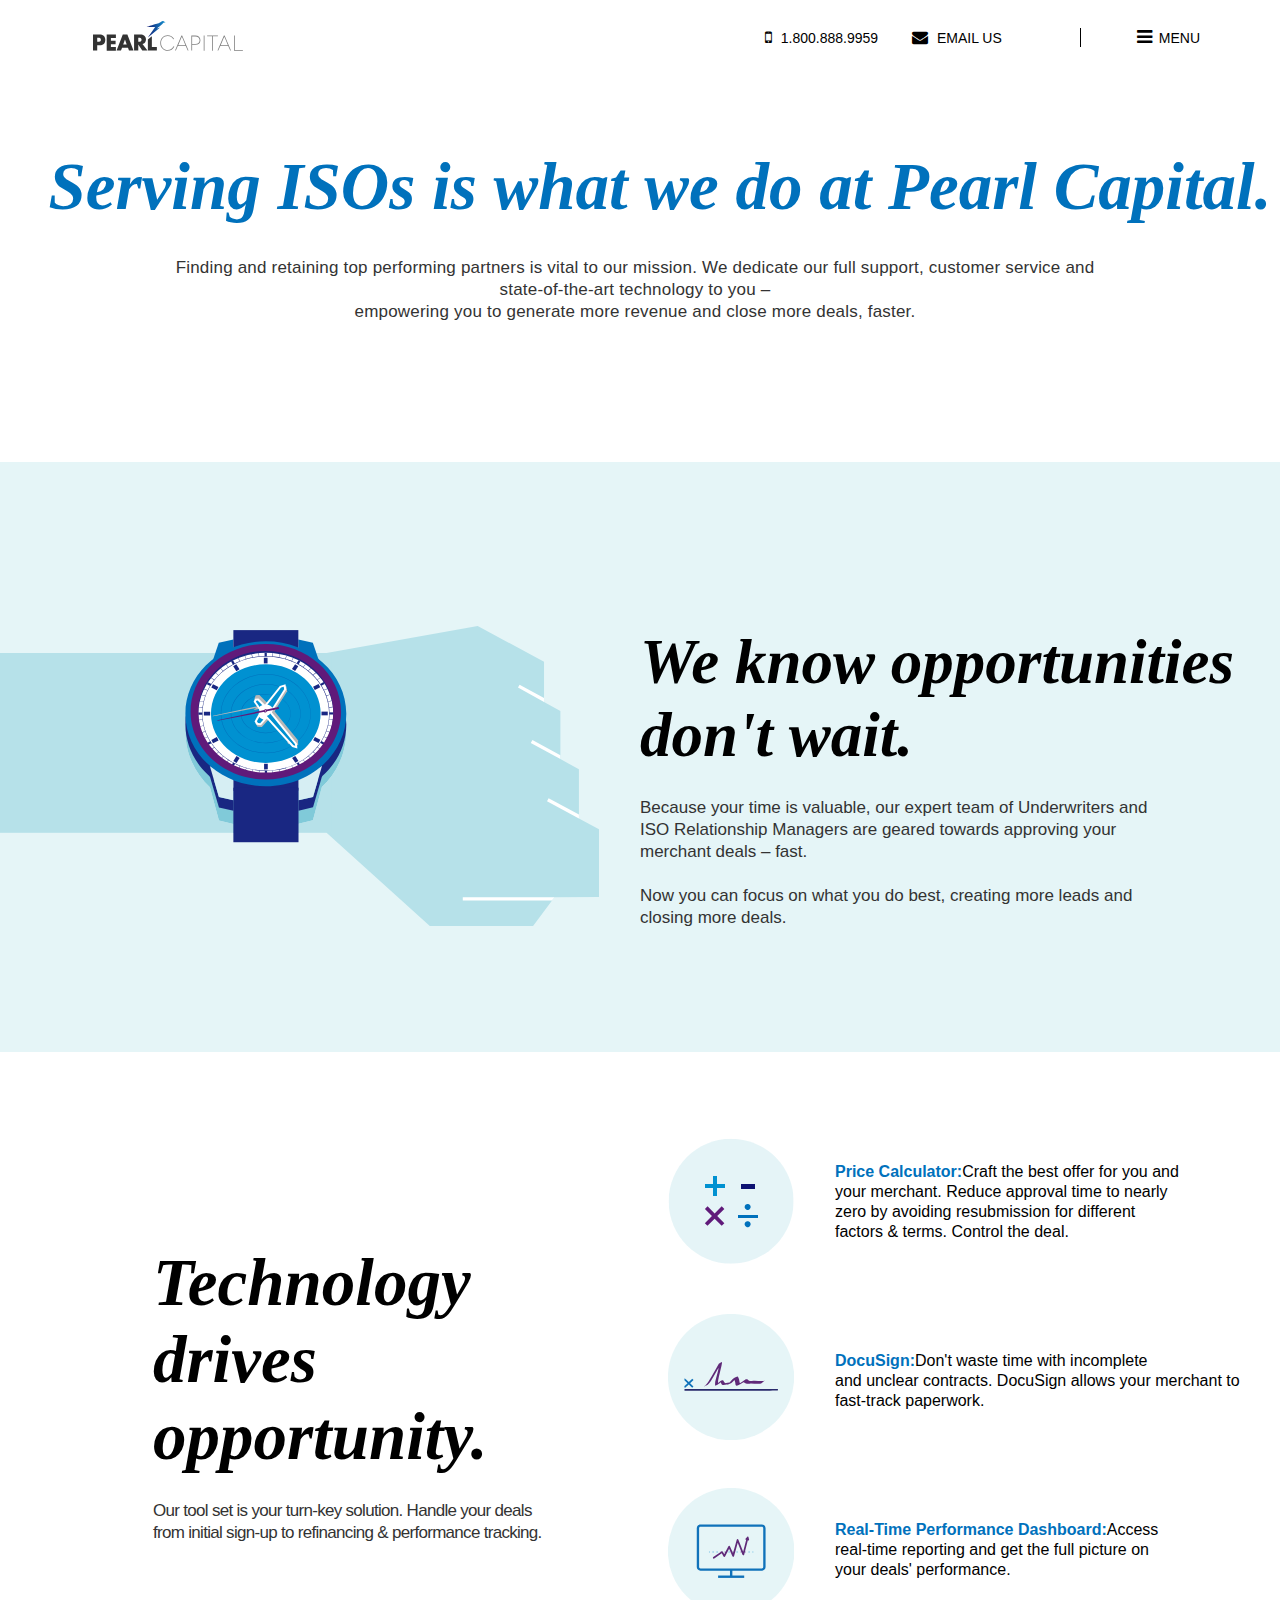
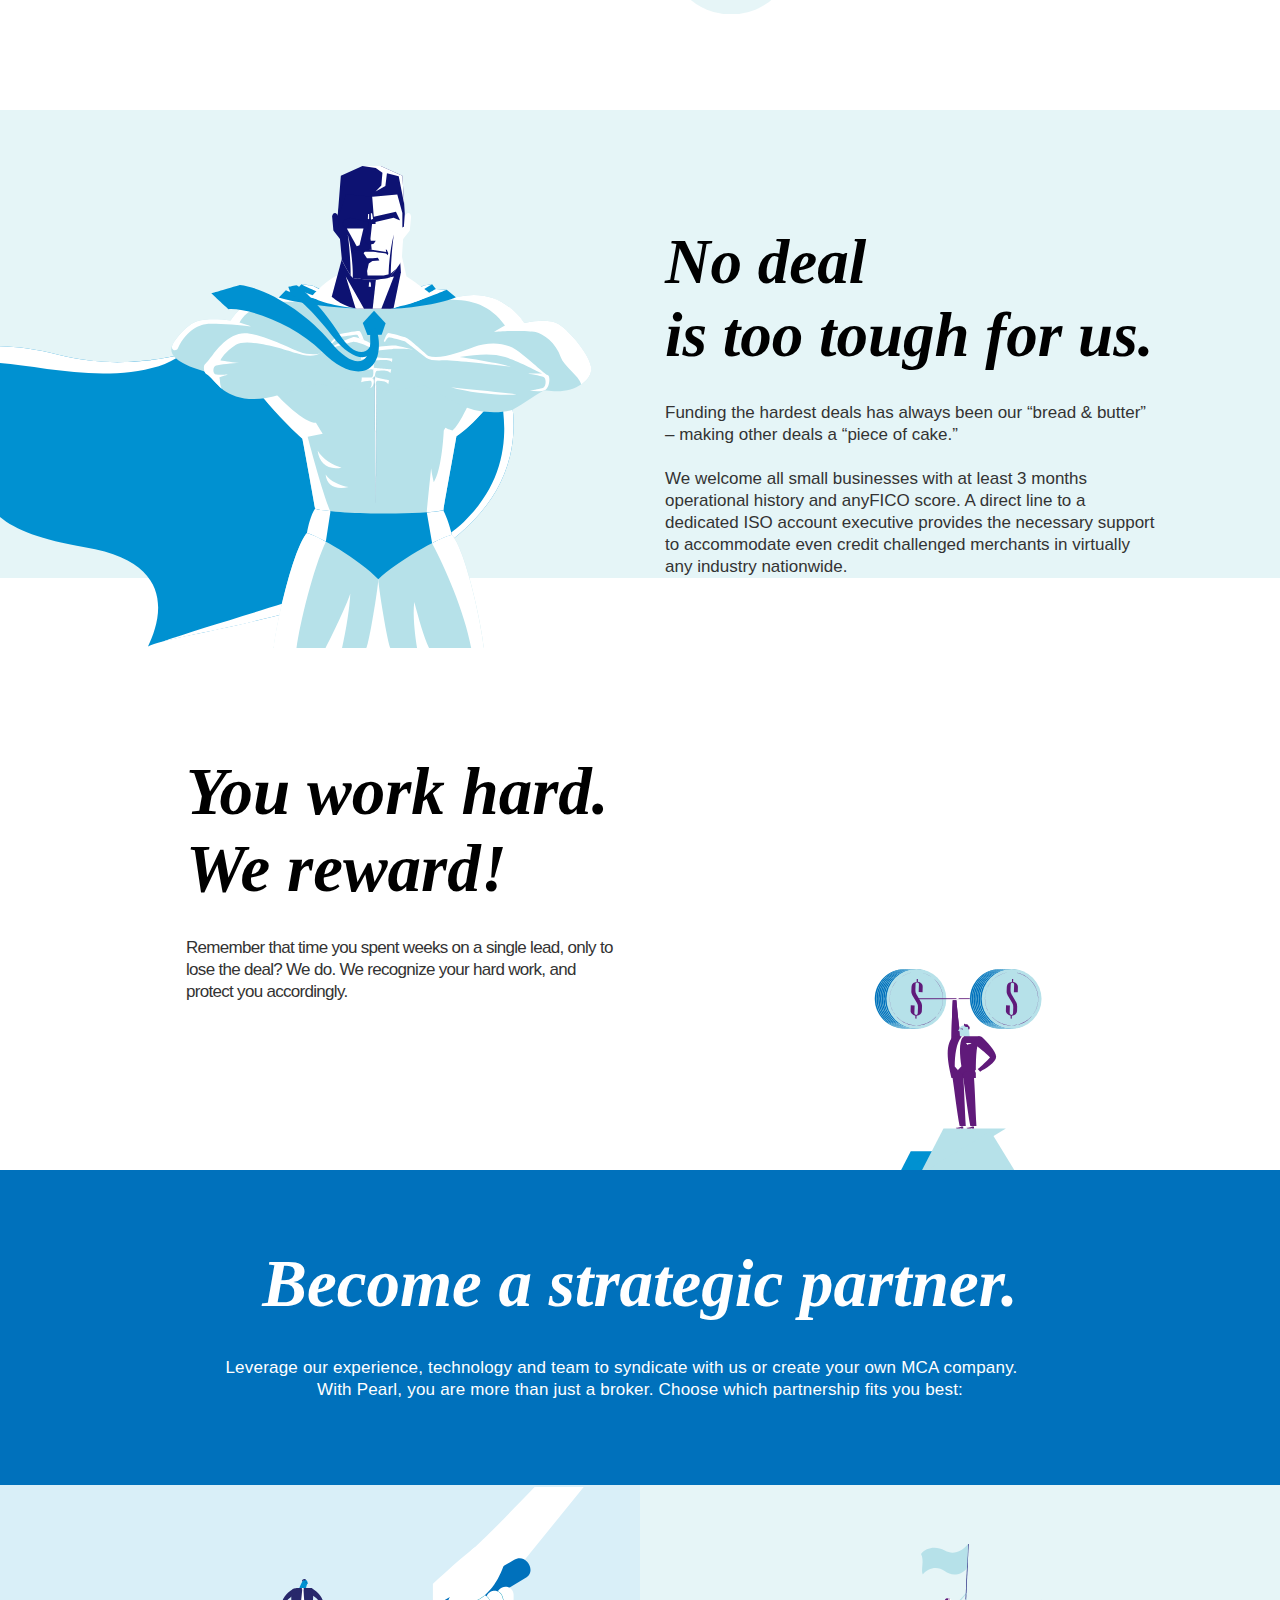
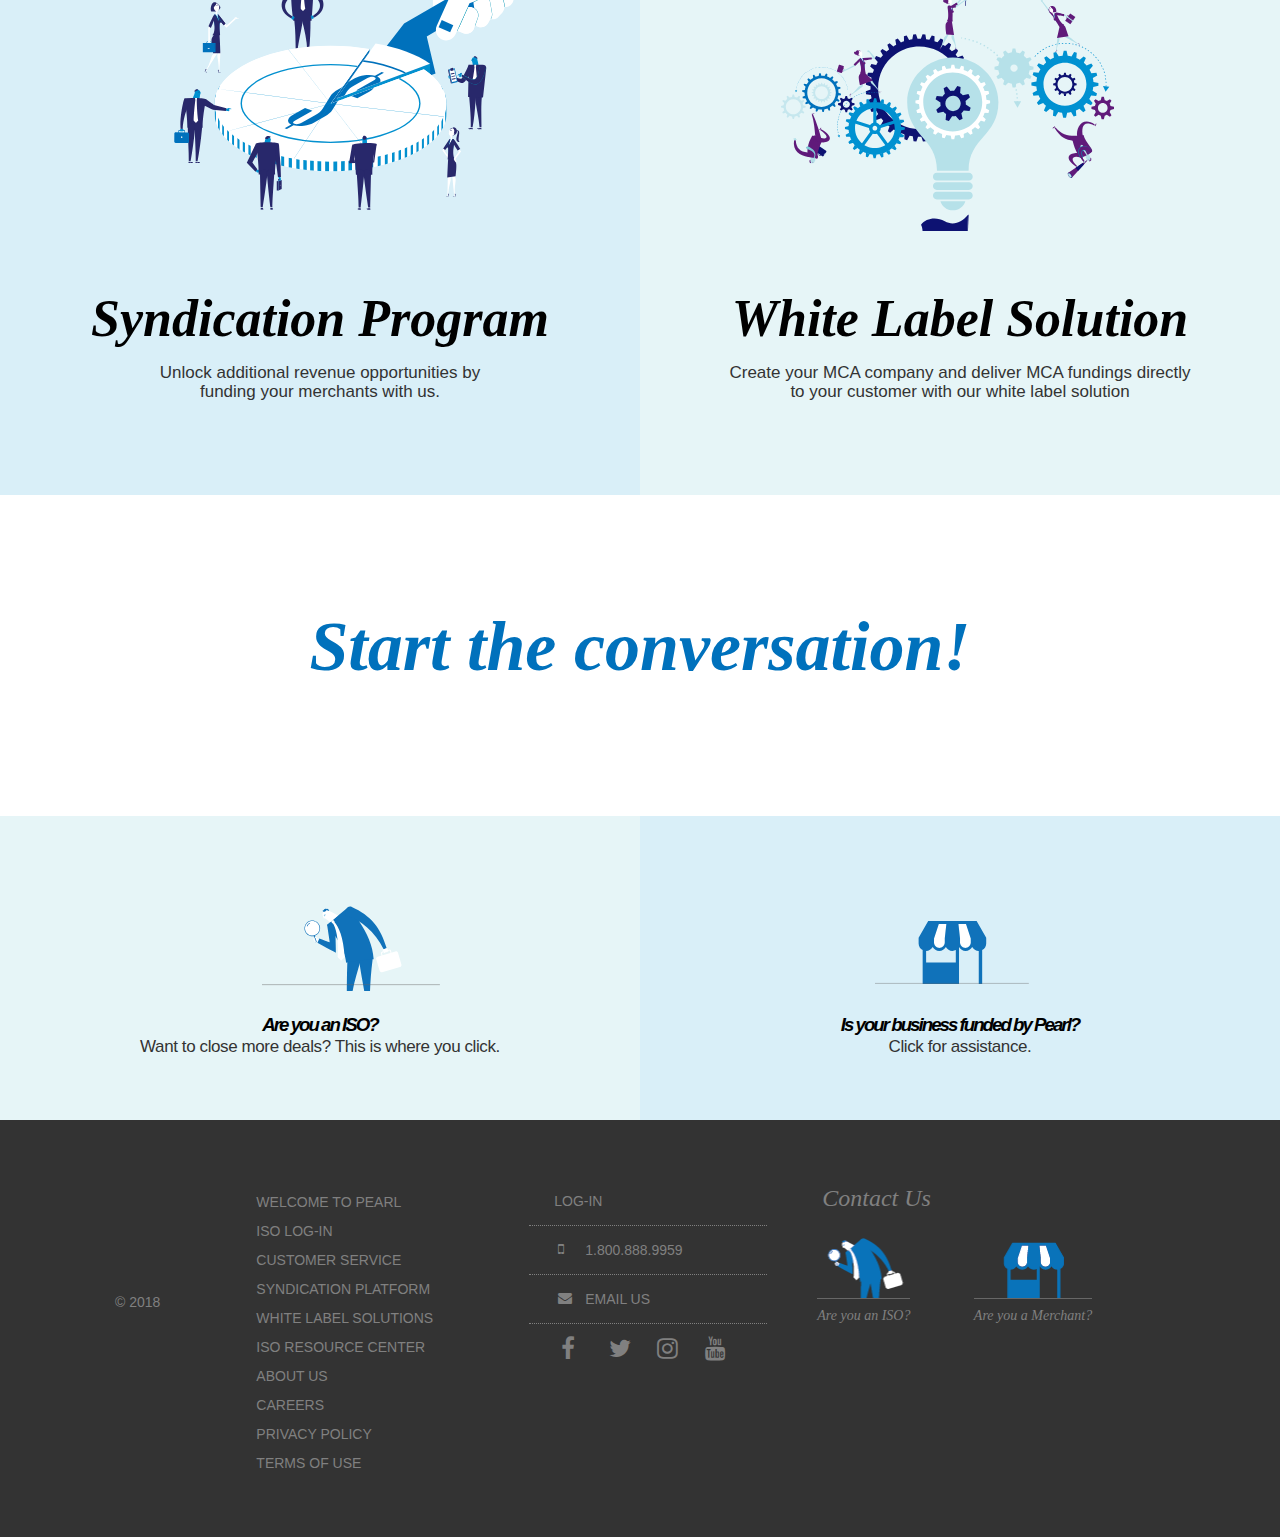
==== 20180623/index.html @ 0cd65e7b "20180623" ====
<!DOCTYPE html>
<html>

<head>
    <meta charset="utf-8">
    <title>Page one 20180623</title>
    <!-- <link rel="stylesheet" href="libs/bootstrap/bootstrap.css" /> -->
    <link rel="stylesheet" href="libs/font-awesome/css/font-awesome.min.css" />
    <!-- <link rel="stylesheet" href="libs/animate/animate.css" /> -->
    <link rel="stylesheet" href="css/fonts.css" />
    <link rel="stylesheet" href="css/main.css" />
</head>

<body>
	<header>
		<div class="logo">
            <img class="image" src="img/logo_header_black.svg" alt="" width="152px">
        </div>
        <div class="col-right">
            <div class="contacts">
                <a href="" class="phone">
                    <i class="fa fa-mobile icon"></i>
                    <span class="label">
                        1.800.888.9959
                    </span>
                </a>
                <a href="" class="email">
                    <i class="fa fa-envelope icon"></i>
                    <span class="label">
                        Email us
                    </span>
                </a>
            </div>
            <nav class="main-menu">
                <i class="fa fa-bars icon"></i>
                <span class="label">
                    Menu
                </span>
            </nav>
	    </div>
    </header>
    <section class="screen-1">
        <h1 class="header">Serving ISOs is what we do at Pearl Capital.</h1>
        <p class="description">Finding and retaining top performing partners is vital to our mission. We dedicate our full support, customer service and state-of-the-art technology to you – <br>empowering you to generate more revenue and close more deals, faster.</p>
    </section>
    <section class="section-col-2 screen-2">
        <div class="col-left">
            <img src="img/watch.svg" alt="" class="image">
        </div>
        <div class="col-right">
            <h2 class="header">We know opportunities <br>don't wait.</h2>
            <p class="description">Because your time is valuable, our expert team of Underwriters and ISO Relationship Managers are geared towards approving your merchant deals – fast.<br><br>Now you can focus on what you do best, creating more leads and closing more deals.</p>
        </div>
    </section>
    <section class="section-col-2 screen-3">
        <div class="col-left">
            <h2 class="header">Technology drives opportunity.</h2>
            <p class="description">Our tool set is your turn-key solution. Handle your deals<br>from initial sign-up to refinancing & performance tracking.</p>
        </div>
        <div class="col-right">
            <ul>
                <li><span>Price Calculator:</span>Craft the best offer for you and<br>your merchant. Reduce approval time to nearly<br>zero by avoiding resubmission for different<br>factors & terms. Control the deal.</li>
                <li><span>DocuSign:</span>Don't waste time with incomplete<br>and unclear contracts. DocuSign allows your merchant to<br>fast-track paperwork.</li>
                <li><span>Real-Time Performance Dashboard:</span>Access<br>real-time reporting and get the full picture on<br>your deals' performance.</li>
            </ul>
        </div>
    </section>
    <section class="section-col-2 screen-4">
        <div class="col-left">
            <img src="img/superman.svg" alt="" class="image">
        </div>
        <div class="col-right">
            <h2 class="header">No deal<br>is too tough for us.</h2>
            <p class="description">Funding the hardest deals has always been our “bread & butter” – making other deals a “piece of cake.”<br><br>We welcome all small businesses with at least 3 months operational history and anyFICO score. A direct line to a dedicated ISO account executive provides the necessary support to accommodate even credit challenged merchants in virtually any industry nationwide.</p>
        </div>
    </section>
    <section class="section-col-2 screen-5">
        <div class="col-left">
            <h2 class="header">You work hard.<br>We reward!</h2>
            <p class="description">Remember that time you spent weeks on a single lead, only to<br>lose the deal? We do. We recognize your hard work, and<br>protect you accordingly.</p>
        </div>
        <div class="col-right">
            <img src="img/lifting.svg" alt="" class="image">
        </div>
    </section>
    <section class="ask">
        <h2 class="header">Become a strategic partner.</h2>
        <p class="description">Leverage our experience, technology and team to syndicate with us or create your own MCA company.<br>With Pearl, you are more than just a broker. Choose which partnership fits you best:</p>
    </section>
    <section class="section-col-2 screen-6">
        <div class="col-left">
            <div class="image"></div>
            <h2 class="header">Syndication Program</h2>
            <p class="description">Unlock additional revenue opportunities by<br>funding your merchants with us.</p>
        </div>
        <div class="col-right">
            <div class="image"></div>
            <h2 class="header">White Label Solution</h2>
            <p class="description">Create your MCA company and deliver MCA fundings directly<br>to your customer with our white label solution</p>
        </div>
    </section>
	<section class="ask-2">
        <h2 class="header">Start the conversation!</h2>
    </section>
    <section class="section-col-2 screen-7">
        <div class="col-left">
            <div class="image"></div>
            <h3 class="header">Are you an ISO?</h3>
            <p class="description">Want to close more deals? This is where you click.</p>
        </div>
        <div class="col-right">
            <div class="image"></div>
            <h3 class="header">Is your business funded by Pearl?</h3>
            <p class="description">Click for assistance.</p>
        </div>
    </section>
    <footer>
        <div class="left">
            <img src="../img/logo_header.svg" alt="" class="logo">
            <p class="copyright">© 2018</p>
        </div>
        <div class="center">
            <ul class="menu center-left">
                <li><a href="#">WELCOME TO PEARL</a></li>
                <li><a href="#">ISO Log-In</a></li>
                <li><a href="#">customer service</a></li>
                <li><a href="#">Syndication Platform</a></li>
                <li><a href="#">White label solutions</a></li>
                <li><a href="#">ISO Resource Center</a></li>
                <li><a href="#">About us</a></li>
                <li><a href="#">Careers</a></li>
                <li><a href="#">Privacy policy</a></li>
                <li><a href="#">Terms of use</a></li>
            </ul>
            <div class="center-right">
                <a href="#" class="log-in">Log-In</a>
                <ul class="contacts">
                    <li><a href="#"><span class="fa fa-mobile icon"></span>1.800.888.9959</a></li>
                    <li><a href="#"><span class="fa fa-envelope icon"></span>Email Us</a></li>
                    <li>
                        <ul class="social-contacts">
                            <li><a href="#" class="fa fa-facebook icon"></a></li>
                            <li><a href="#" class="fa fa-twitter icon"></a></li>
                            <li><a href="#" class="fa fa-instagram icon"></a></li>
                            <li><a href="#" class="fa fa-youtube icon"></a></li>
                        </ul>
                    </li>
                </ul>
            </div>
        </div>
        <div class="right">
            <div class="header">Contact Us</div>
            <a href="" class="link-iso">
                <div class="image"></div>
                <div class="header">Are you an ISO?</div>
            </a>
            <a href="" class="link-merch">
                <div class="image"></div>
                <div class="header">Are you a Merchant?</div>
            </a>
        </div>
    </footer>
    <div class="hidden">
        <!--[if lt IE 9]>
        <script src="libs/es5-shim/es5-shim.min.js"></script>
        <script src="libs/html5shiv/html5shiv.min.js"></script>
        <script src="libs/html5shiv/html5shiv-printshiv.min.js"></script>
        <script src="libs/respond/respond.min.js"></script>
        <![endif]-->
        <script src="libs/jquery/jquery-3.1.1.min.js"></script>
        <!-- <script src="libs/scroll2id/PageScroll2id.min.js"></script> -->
        <!-- <script src="libs/jqBootstrapValidation/jqBootstrapValidation-1.3.7.js"></script> -->
        <script src="js/common.js"></script>
    </div>
</body>

</html>
---- 20180623/css/main.css ----
a {
	text-decoration: none;
}
ul {
	margin: 0;

	padding: 0;

	list-style: none;
}
body {
	margin: 0;
}
.col-left {
	display: inline-block;
	float: left;
}
.col-left:after {
	content: '';

	display: table;
	clear: both;
}
.col-right {
	display: inline-block;
	float: right;
}
.col-right:after {
	content: '';

	display: table;
	clear: both;
}
header {
	padding-top: 20px;
}
header .logo {
	display: inline-block;
	margin-left: 92px;
}
header .contacts {
	display: inline-block;
}
header .contacts .phone,
header .contacts .email {
	margin-left: 30px;

	color: black;
}
header .contacts .label {
	margin-left: 5px;

	font-family: arial;
	font-size: 14px;
	text-transform: uppercase;
}
header .main-menu {
	display: inline-block;
	margin-top: 8px;
	margin-right: 80px;
	margin-left: 74px;

	padding-left: 56px;
	border-left: solid black 1px;
}
header .main-menu .icon {
	font-size: 18px;
}
header .main-menu .label {
	margin-left: 3px;

	font-family: arial;
	font-size: 14px;
	text-transform: uppercase;
}
.header {
	margin-bottom: 0;

	font-family: Times New Roman;
	font-style: italic;
}
.section-col-2:after {
	content: '';

	display: table;
	clear: both;
}
.section-col-2 .col-left,
.section-col-2 .col-right {
	width: 50%;
}
.section-col-2 .description,
.ask .description {
	font-family: Arial;
	font-size: 17px;
	line-height: 22px;
	color: #333;
}
.screen-2,
.screen-4 {
	background: #e5f5f7;
}
.screen-2 .header,
.screen-4 .header {
	font-size: 63px;
}
.screen-2 .description,
.screen-4 .description {
	margin-right: 123px;
}
.screen-3 .col-left,
.screen-5 .col-left {
	box-sizing: border-box;
}
.screen-1 .header,
.screen-3 .header,
.screen-5 .header,
.ask .header {
	font-size: 67px;
}
.screen-3 .description,
.screen-5 .description {
	letter-spacing: -.7px;
}
.screen-1 {
	padding-top: 93px;
	padding-bottom: 122px;
}
.screen-1 .header {
	text-align: center;
	margin: 0;

	padding-left: 40px;

	color: #0071bc;
}
.screen-1 .description {
	text-align: center;
	margin-top: 32px;

	padding-right: 163px;
	padding-left: 153px;

	font-family: Arial;
	font-size: 17px;
	line-height: 22px;
	letter-spacing: .2px;
	color: #333;
}
.screen-2 {
	padding-top: 164px;
	padding-bottom: 106px;
}
.screen-2 .image {
	margin-left: -450px;

	height: 300px;
}
.screen-2 .header {
	margin-top: 0;
}
.screen-2 .description {
	margin-top: 25px;
}
.screen-3 {
	padding-top: 77px;
	padding-bottom: 130px;
}
.screen-3 .col-left {
	padding-left: 153px;
}
.screen-3 .header {
	margin-top: 115px;
}
.screen-3 .description {
	margin-top: 25px;
}
.screen-3 ul {
	margin-top: 33px;
	margin-left: 195px;
}
.screen-3 li {
	position: relative;

	font-family: Arial;
	font-size: 16px;
	line-height: 20px;
}
.screen-3 li + li {
	margin-top: 109px;
}
.screen-3 li:before {
	content: '';

	position: absolute;
	left: -167px;

	width: 126px;
	height: 126px;

	background-repeat: no-repeat;
}
.screen-3 li:nth-child(1):before {
	top: -24px;

	background-image: url('../img/pricecal.svg');
}
.screen-3 li:nth-child(2):before {
	top: -37px;

	background-image: url('../img/docusign.svg');
}
.screen-3 li:nth-child(3):before {
	top: -32px;

	background-image: url('../img/performancedashboard.svg');
}
.screen-3 span {
	font-weight: bold;
	color: #0071bc;
}
.screen-4 {
	padding-top: 56px;
	height: 412px;
}
.screen-4 .col-right {
	box-sizing: border-box;
	padding-left: 25px;
}
.screen-4 .image {
	margin-left: -114px;

	height: 482px;
}
.screen-4 .header {
	margin-top: 60px;
}
.screen-4 .description {
	margin-top: 30px;
}
.screen-5 {
	margin-top: 72px;

	padding-top: 73px;
}
.screen-5 .col-left {
	padding-left: 186px;
}
.screen-5 .col-right {
	overflow: hidden;

	height: 447px;
}
.screen-5 .image {
	margin-left: 89px;

	height: 651px;
}
.screen-5 .header {
	margin-top: 30px;
}
.screen-5 .description {
	margin-top: 30px;
}
.ask {
	text-align: center;

	padding-top: 75px;
	padding-bottom: 67px;

	color: white;

	background: #0071bc;
}
.ask .header {
	margin: 0;
}
.ask .description {
	margin-top: 35px;

	text-indent: -37px;
	letter-spacing: .2px;
	color: white;
}
.screen-6 {
	text-align: center;
    cursor: pointer;
}
.screen-6 .col-left,
.screen-6 .col-right {
	padding-bottom: 77px;
}

.screen-6 .col-left {
	background: #d9eff8;
}
.screen-6 .col-right {
	background: #e6f5f7;
}
.screen-6 .image {
	height: 346px;

	background-repeat: no-repeat;
}
.screen-6 .col-left .image {
    height: 346px;
	background-image: url(../img/pie.svg);
	background-position-x: 126px;
	background-size: 73%;
}
.screen-6 .col-right .image {
    margin-top: 56px;
    height: 290px;
	background-image: url(../img/gears.svg);
	background-position-x: 141px;
	background-position-y: 3px;
	background-size: 52%;
}
.screen-6 .header {
	margin-top: 58px;
	margin-bottom: 0;

	font-size: 52px;
}
.screen-6 .description {
	margin-top: 15px;

	font-family: Arial;
	line-height: 19px;
}
.screen-6 .col-left:hover .image {
	background-position-y: -369px;
}
.screen-6 .col-right:hover .image {
	background-position-y: -282px;
}
.ask-2 {
	text-align: center;

	padding-top: 112px;
	padding-bottom: 129px;
}
.ask-2 .header {
	margin: 0;

	font-size: 70px;
	color: #0071bc;
}
.screen-7 {
	text-align: center;
}
.screen-7 .col-left,
.screen-7 .col-right {
	padding-top: 72px;
	padding-bottom: 45px;
}
.screen-7 .col-left {
	background: #e6f5f7;
}
.screen-7 .col-right {
	background: #d9eff8;
}
.screen-7 .image {
	height: 103px;

	background-repeat: no-repeat;
}
.screen-7 .col-left .image {
	background-image: url(../img/iso.svg);
	background-position-x: 262px;
	background-size: 28%;
}
.screen-7 .col-right .image {
	background-image: url(../img/merchant.svg);
	background-position-x: 235px;
	background-position-y: 33px;
	background-size: 24%;
}
.screen-7 .header {
	margin-top: 23px;
	margin-bottom: 0;

	font-family: Arial;
	letter-spacing: -2px;
}
.screen-7 .description {
	margin-top: 0;

	font-family: Arial;
	letter-spacing: -.4px;
}
.screen-7 .col-left:hover .image {
	background-image: url(../img/iso.svg);
	background-position-x: 262px;
	background-size: 28%;
    filter: contrast(800%) brightness(200%) saturate(50%);
}
.screen-7 .col-right:hover .image {
	background-image: url(../img/merchant.svg);
	background-position-x: 235px;
	background-position-y: 33px;
	background-size: 24%;
    filter: contrast(800%) brightness(200%) saturate(50%);
}
.screen-6 .col-left:hover,
.screen-6 .col-right:hover,
.screen-7 .col-left:hover,
.screen-7 .col-right:hover {
	background: #0071bc;
}
.screen-6 .col-left:hover .header,
.screen-6 .col-right:hover .header,
.screen-6 .col-right:hover .description,
.screen-6 .col-left:hover .description,
.screen-7 .col-left:hover .header,
.screen-7 .col-right:hover .header,
.screen-7 .col-right:hover .description,
.screen-7 .col-left:hover .description
{
	color: white;
}
footer {
	padding-top: 55px;
	padding-right: 100px;
	padding-bottom: 65px;
	padding-left: 115px;

	font-family: Arial;
	color: gray;

	background: #333;
}
footer:after {
	content: '';

	display: table;
	clear: both;
}
footer a {
	display: inline-block;

	color: gray;
}
footer .left,
footer .center,
footer .right {
	float: left;
}
footer .center {
	margin-left: 96px;
}
footer .right {
	margin-top: 10px;
	margin-left: 16px;
}
footer .logo {
	width: 146px;
}
footer .copyright {
	margin-top: 101px;

	font-size: 14px;
}
footer .center-left,
footer .center-right {
	float: left;
}
footer .center-left {
	margin-top: 18px;
}
footer .center-right {
	margin-top: 2px;
	margin-left: 96px;;
}
footer .menu li + li {
	margin-top: 11px;
}
footer .menu a {
	font-size: 14px;
	text-transform: uppercase;
}
footer .contacts li {
	border-top: dotted 1px;
}
footer .contacts a,
footer .log-in {
	position: relative;

	box-sizing: border-box;
	padding: 16px;
	padding-left: 56px;
	width: 238px;

	font-size: 14px;
	text-transform: uppercase;
}
footer .log-in {
	padding-left: 25px;
}
footer .contacts .icon {
	position: absolute;
	left: 29px;
}
footer .social-contacts {
	margin-left: 20px;
}
footer .social-contacts li {
	display: inline-block;

	width: 20%;
	border: none;
}
footer .social-contacts a {
	width: 25%;
}
footer .social-contacts .icon {
	position: inherit;

	display: inline-block;

	padding: 12px;
	width: 100%;

	font-size: 24px;
}
footer .right > .header {
	margin-bottom: 26px;
	margin-left: 39px;

	font-family: Times New Roman;
	font-size: 24px;
	font-style: italic;
}
footer .link-iso {
	margin-left: 34px;
}
footer .link-merch {
	margin-left: 59px;
}
footer .link-iso .image {
	background-image: url(../img/iso-blue.png);
}
footer .link-merch .image {
	background-image: url(../img/merchant-blue.png);
	background-position-y: 4px;
}
footer .right .image {
	height: 70px;

	background-repeat: no-repeat;
	background-position-x: center;
}
footer .link-iso .header,
footer .link-merch .header {
	font-size: 14px;
}
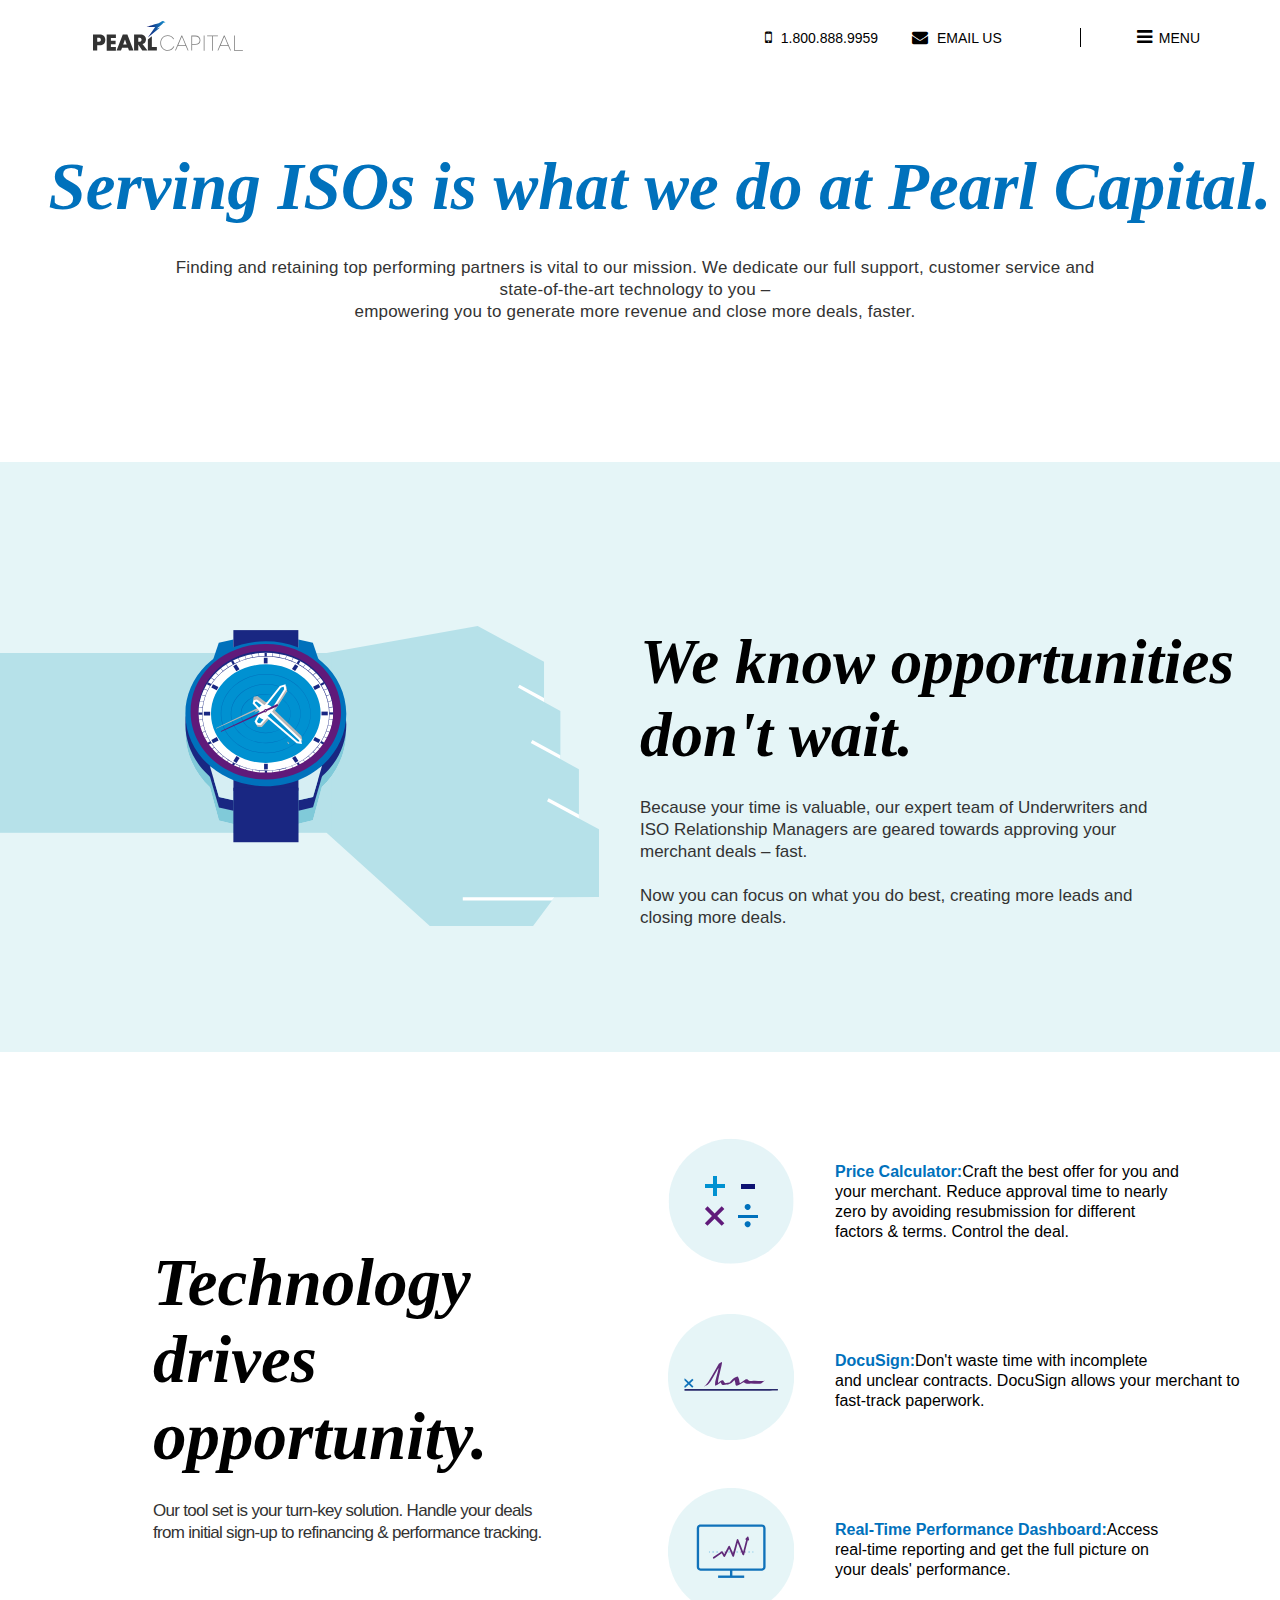
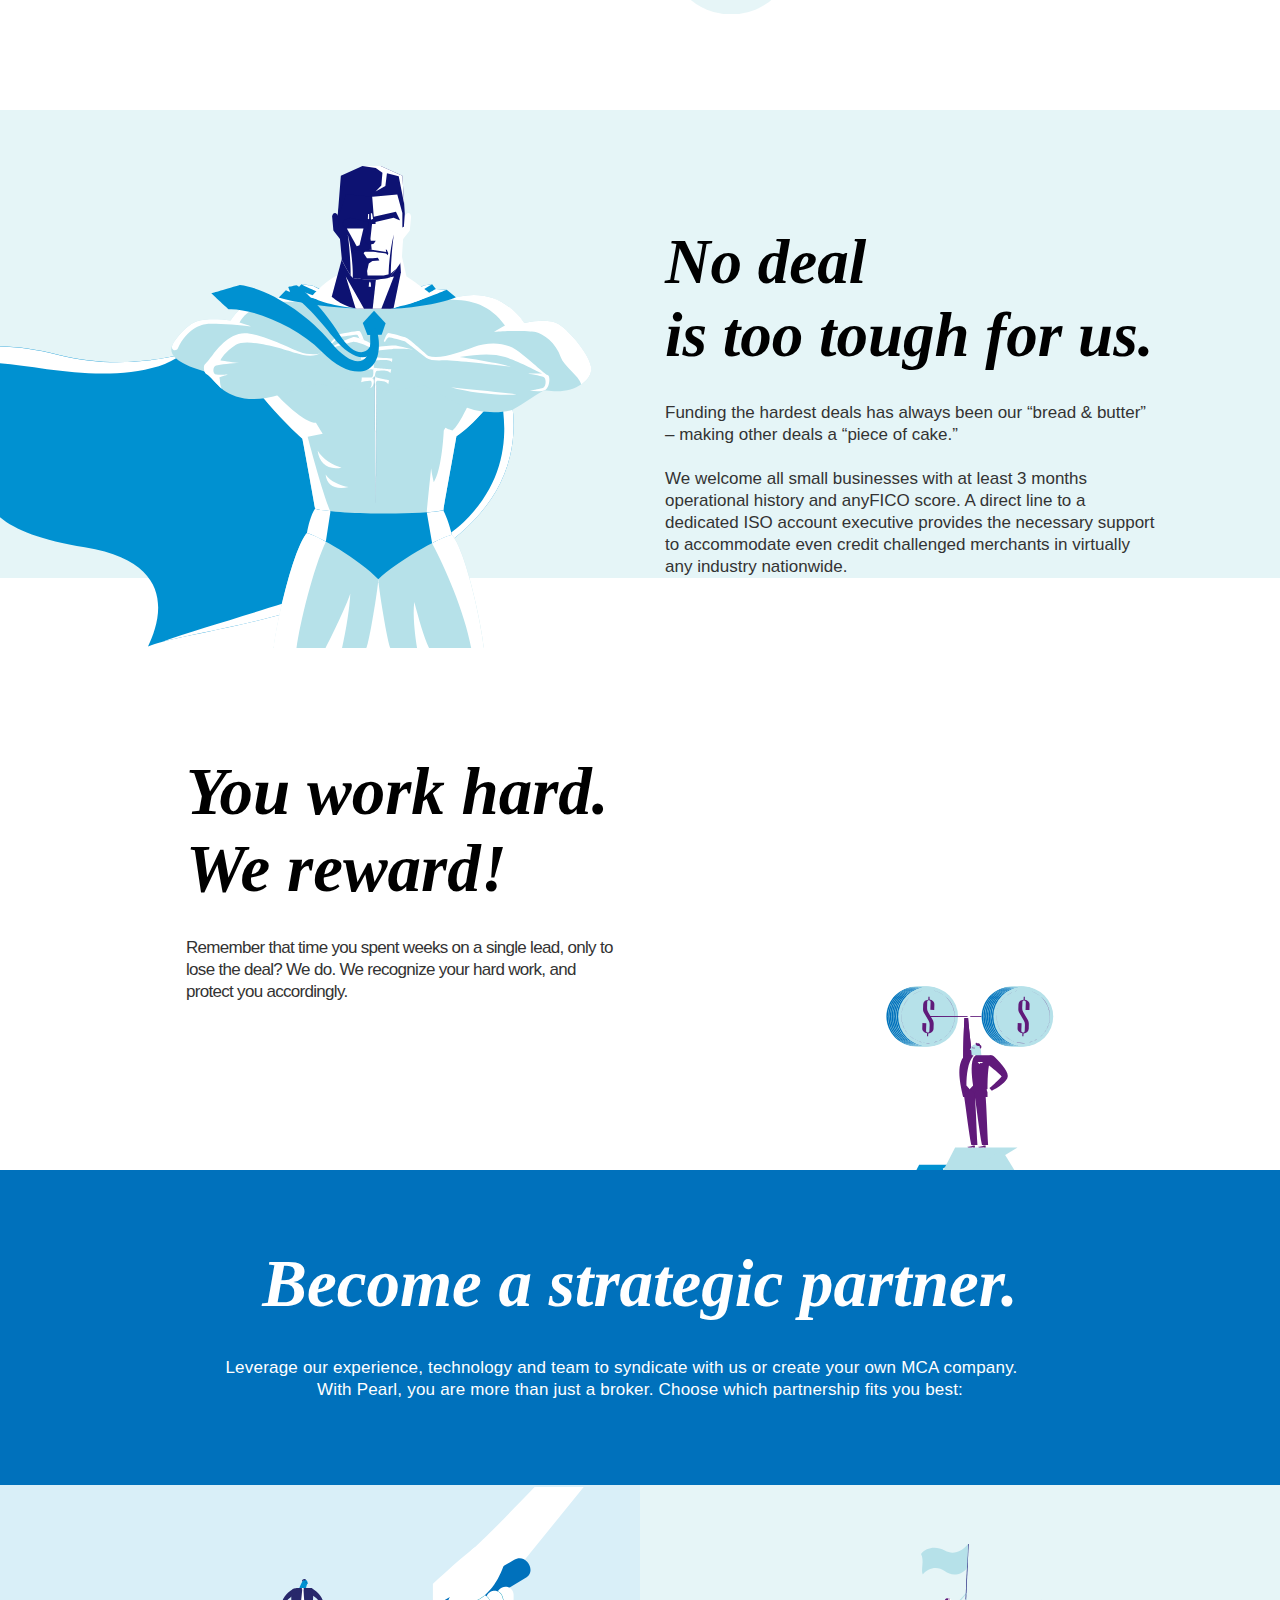
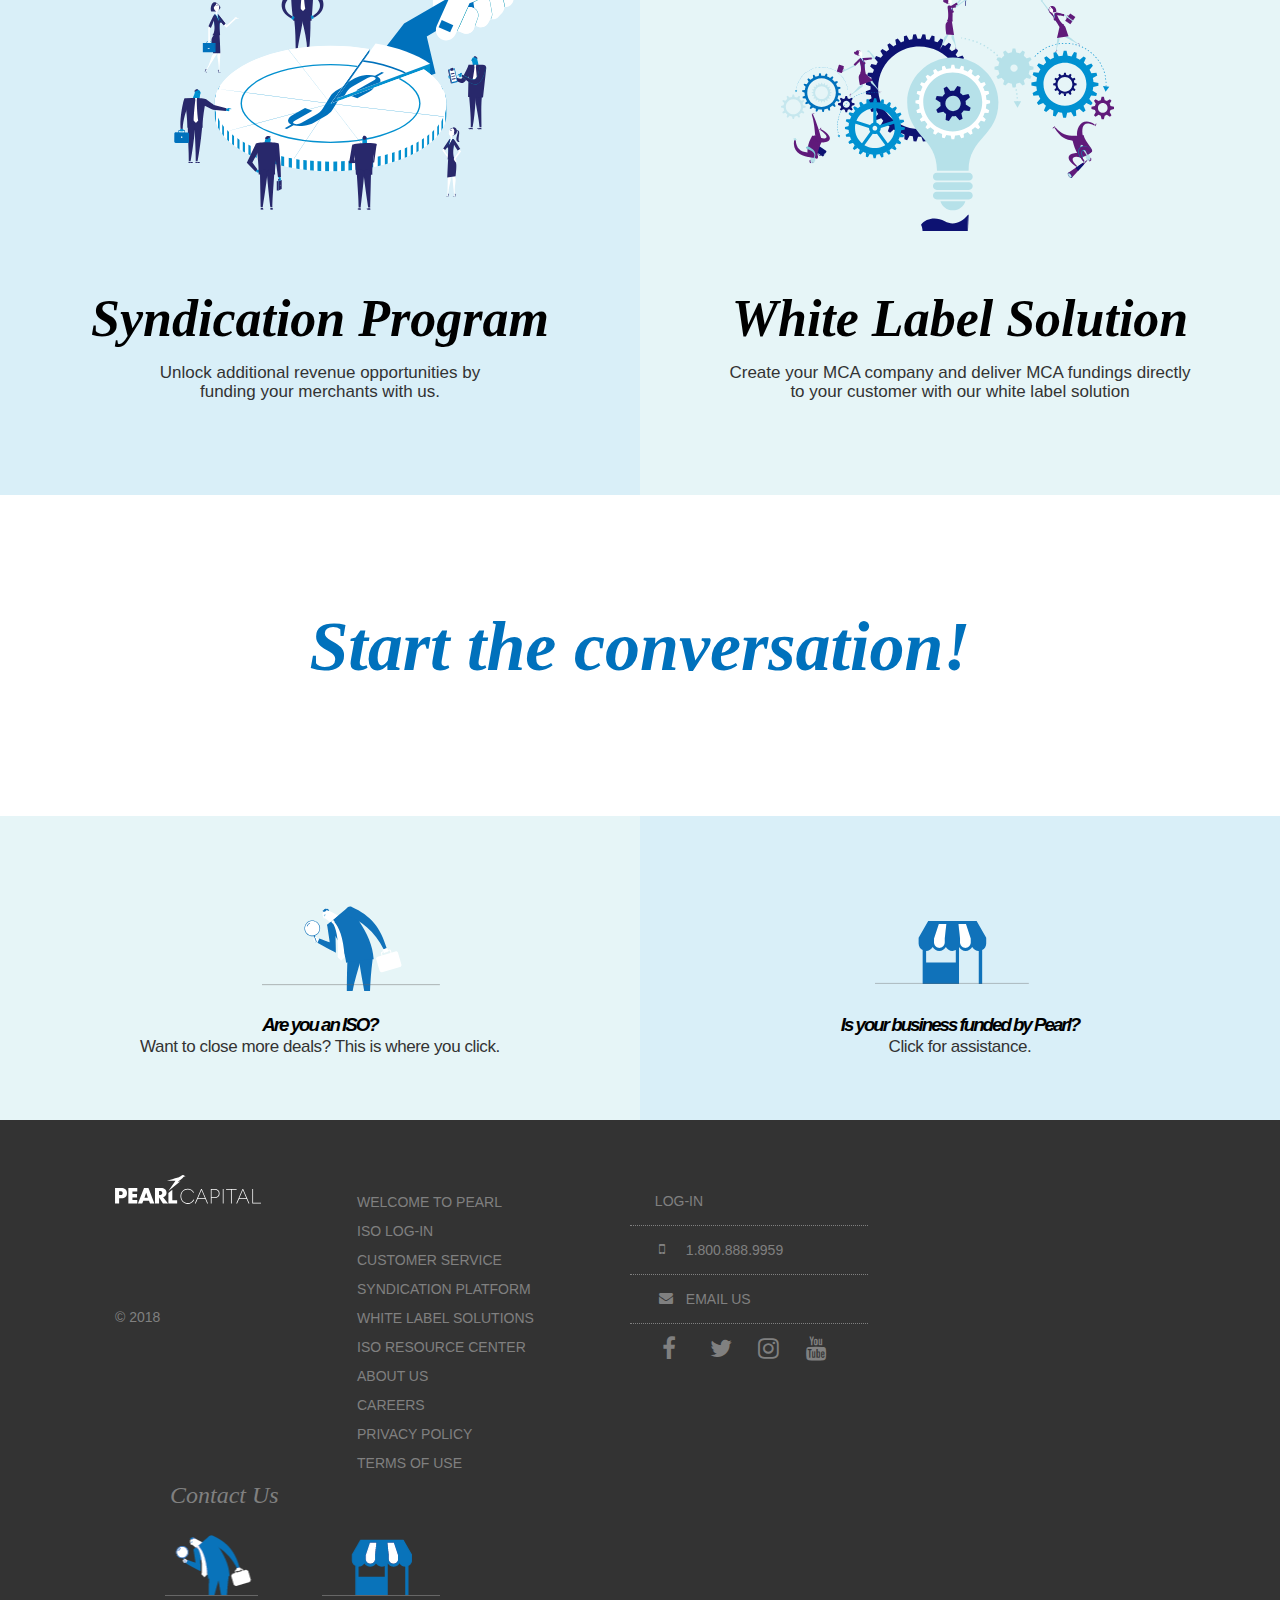
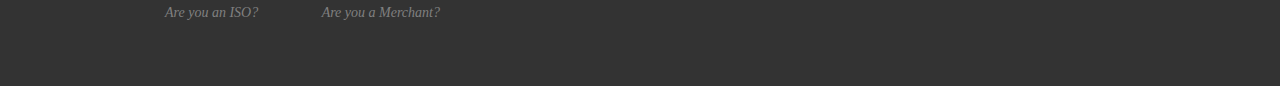
==== commit 801c07b7: "20180623 20180716 lost images correction" ====
--- a/20180623/index.html
+++ b/20180623/index.html
@@ -116,7 +116,7 @@
     </section>
     <footer>
         <div class="left">
-            <img src="../img/logo_header.svg" alt="" class="logo">
+            <img src="./img/logo_header.svg" alt="" class="logo">
             <p class="copyright">© 2018</p>
         </div>
         <div class="center">
